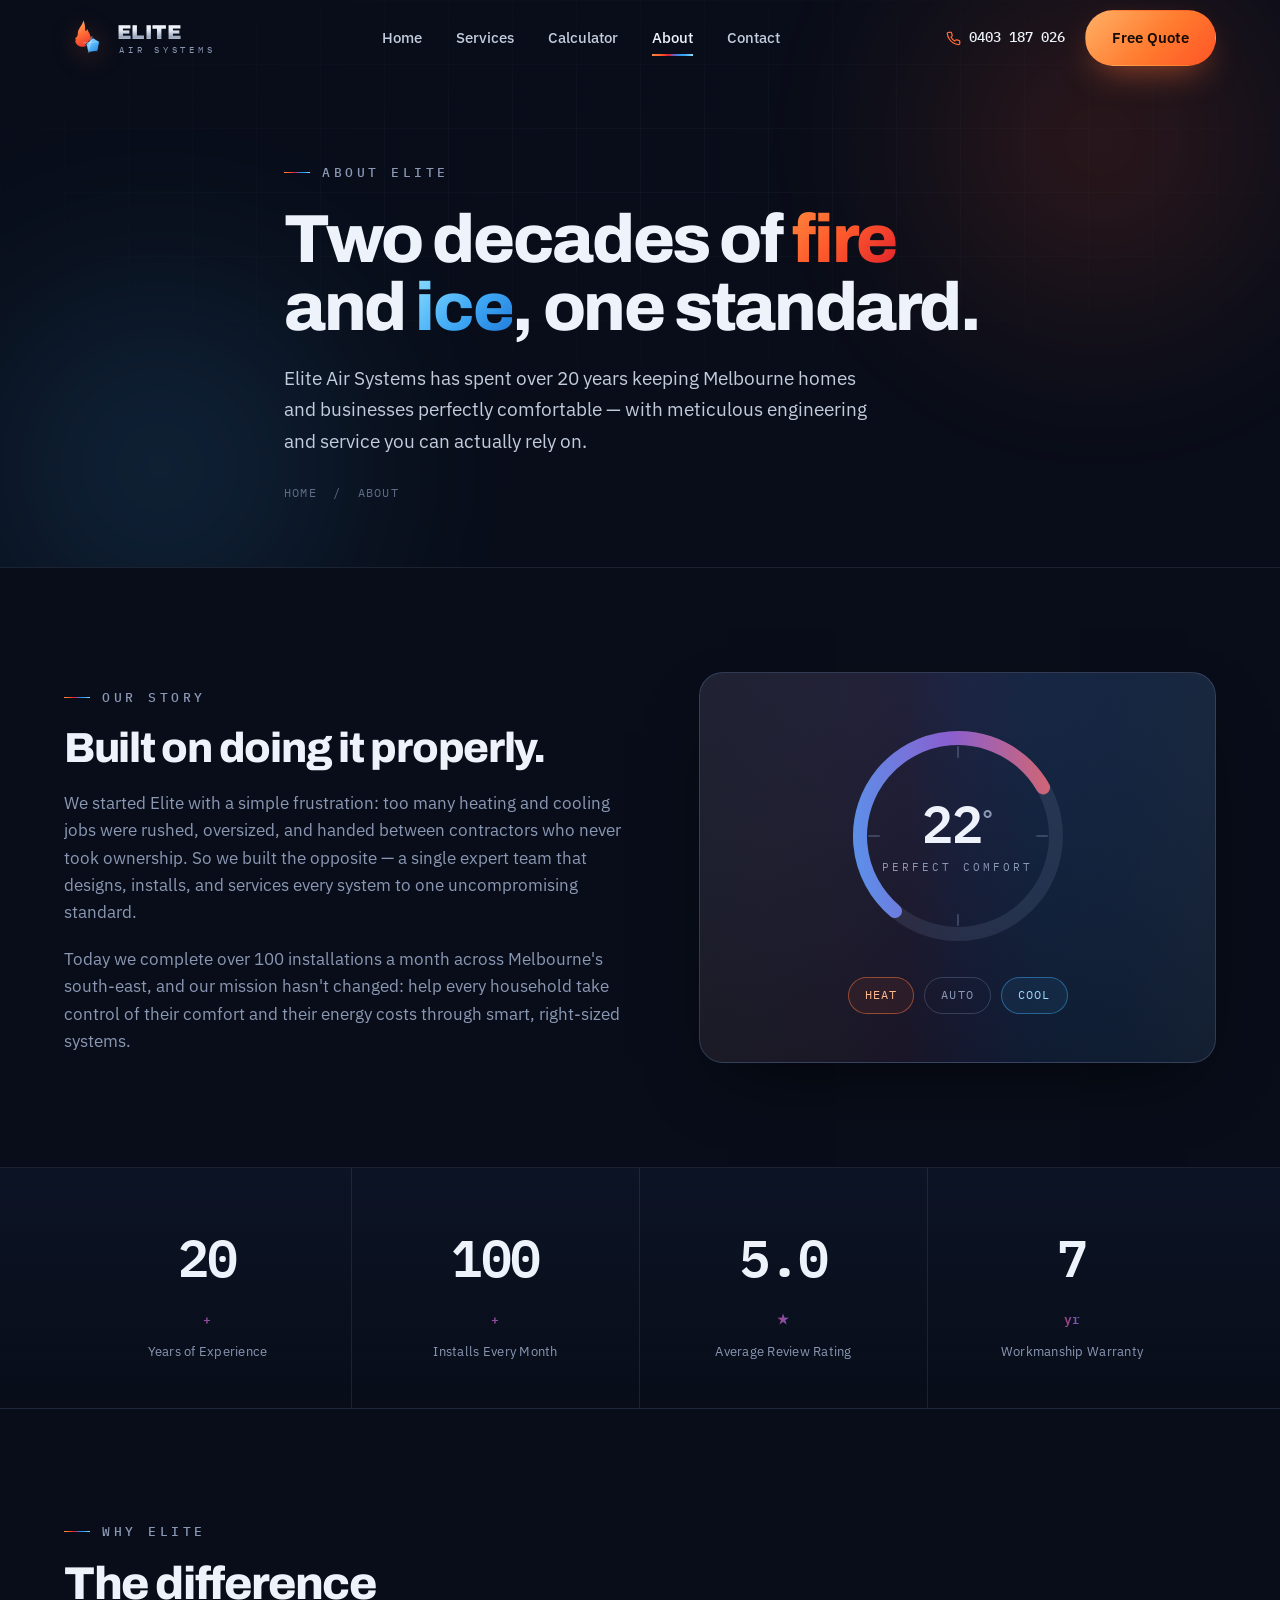
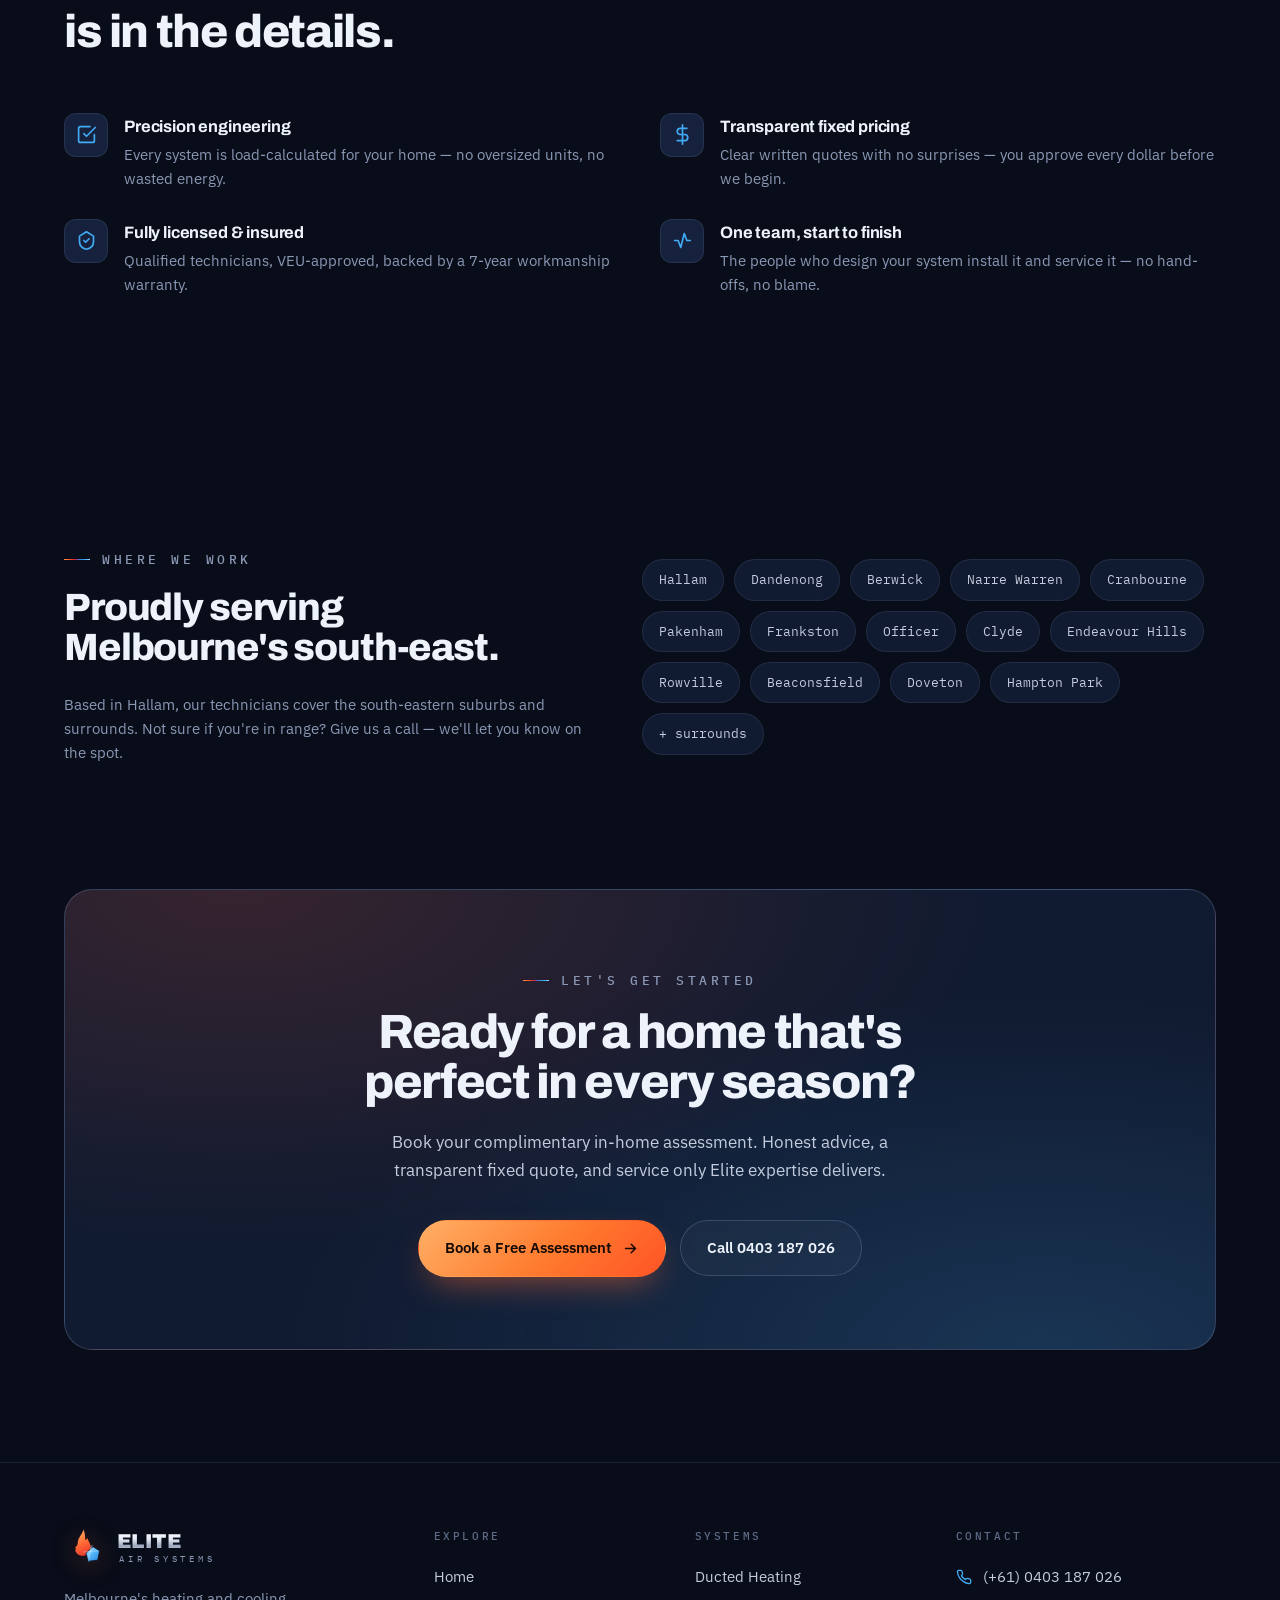
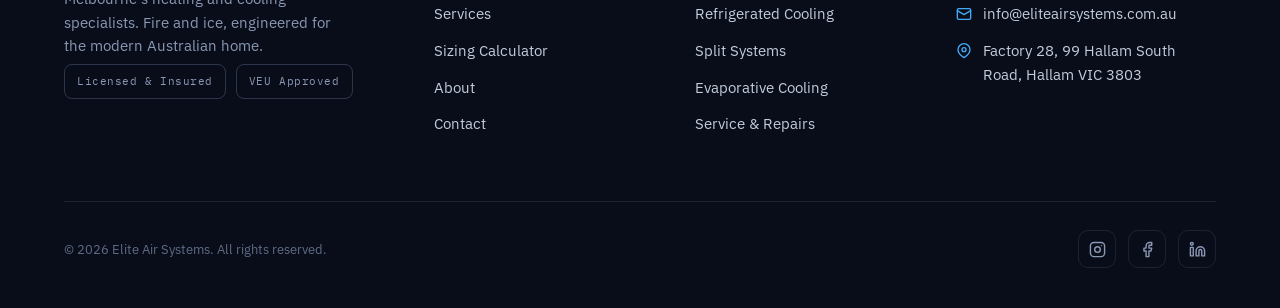
==== about.html @ 603885b0 "Elite Air Systems — multi-page HVAC website with sizing calculator" ====
<!DOCTYPE html>
<html lang="en" class="no-js">
<head>
<meta charset="UTF-8" />
<meta name="viewport" content="width=device-width, initial-scale=1.0, viewport-fit=cover" />
<title>About — Elite Air Systems</title>
<meta name="description" content="Over 20 years keeping Melbourne comfortable. Meet Elite Air Systems — one expert team designing, installing and servicing heating and cooling to a single high standard." />
<link rel="preconnect" href="https://fonts.googleapis.com" />
<link rel="preconnect" href="https://fonts.gstatic.com" crossorigin />
<link href="https://fonts.googleapis.com/css2?family=Archivo:wght@500;600;700;800;900&family=IBM+Plex+Mono:wght@400;500;600&family=IBM+Plex+Sans:wght@400;500;600;700&display=swap" rel="stylesheet" />
<link rel="stylesheet" href="css/style.css" />
</head>
<body>

<header id="header">
  <div class="wrap nav">
    <a href="./" class="logo" aria-label="Elite Air Systems home">
      <svg class="logo-mark" viewBox="0 0 64 64" fill="none" xmlns="http://www.w3.org/2000/svg" aria-hidden="true">
        <defs>
          <linearGradient id="hf" x1="20" y1="4" x2="44" y2="52" gradientUnits="userSpaceOnUse"><stop stop-color="#ffb066"/><stop offset=".45" stop-color="#ff6a34"/><stop offset="1" stop-color="#e01f2c"/></linearGradient>
          <linearGradient id="hi" x1="34" y1="30" x2="58" y2="60" gradientUnits="userSpaceOnUse"><stop stop-color="#bdeeff"/><stop offset=".5" stop-color="#4fb0f7"/><stop offset="1" stop-color="#1d74d6"/></linearGradient>
        </defs>
        <path d="M31 4c-2 9-9 12-9 22 0 3-2 5-4 6 1 2 1 4 0 6a13 13 0 0 0 25-4c0-8-4-11-6-17-1 4-3 5-3 2 0-6-1-11-3-15Z" fill="url(#hf)"/>
        <path d="M44 30l13 8-3 15-15 2-4-13 13-12Z" fill="url(#hi)" stroke="#0b1222" stroke-width="1.4" stroke-linejoin="round"/>
        <path d="M44 30l-6 20M31 40l23-2M39 55l6-25" stroke="#d9f2ff" stroke-width="1" stroke-opacity=".55" stroke-linecap="round"/>
      </svg>
      <span class="logo-word"><b>ELITE</b><span>Air Systems</span></span>
    </a>
    <nav class="nav-links" aria-label="Primary">
      <a href="./">Home</a>
      <a href="services.html">Services</a>
      <a href="calculator.html">Calculator</a>
      <a href="about.html" class="active">About</a>
      <a href="contact.html">Contact</a>
    </nav>
    <div class="nav-cta">
      <a href="tel:+61403187026" class="nav-phone"><svg viewBox="0 0 24 24" fill="none" stroke="currentColor" stroke-width="2" stroke-linecap="round"><path d="M22 16.92v3a2 2 0 0 1-2.18 2 19.79 19.79 0 0 1-8.63-3.07 19.5 19.5 0 0 1-6-6 19.79 19.79 0 0 1-3.07-8.67A2 2 0 0 1 4.11 2h3a2 2 0 0 1 2 1.72c.13.96.36 1.9.7 2.81a2 2 0 0 1-.45 2.11L8.09 9.91a16 16 0 0 0 6 6l1.27-1.27a2 2 0 0 1 2.11-.45c.9.34 1.85.57 2.81.7A2 2 0 0 1 22 16.92Z"/></svg>0403 187 026</a>
      <a href="contact.html" class="btn btn-primary">Free Quote</a>
      <button class="hamburger" id="openMenu" aria-label="Open menu"><svg viewBox="0 0 24 24" fill="none" stroke="currentColor" stroke-width="2" stroke-linecap="round"><path d="M3 6h18M3 12h18M3 18h18"/></svg></button>
    </div>
  </div>
</header>

<div class="mobile-menu" id="mobileMenu">
  <button class="mm-close" id="closeMenu" aria-label="Close menu"><svg viewBox="0 0 24 24" fill="none" stroke="currentColor" stroke-width="2" stroke-linecap="round"><path d="M18 6 6 18M6 6l12 12"/></svg></button>
  <a href="./">Home</a>
  <a href="services.html">Services</a>
  <a href="calculator.html">Calculator</a>
  <a href="about.html">About</a>
  <a href="contact.html">Contact</a>
  <a href="contact.html" class="btn btn-primary">Get a Free Quote</a>
</div>

<section class="page-hero">
  <div class="hero-bg"><div class="grid-lines"></div><div class="glow glow-fire"></div><div class="glow glow-ice"></div></div>
  <div class="wrap page-hero-inner">
    <span class="eyebrow">About Elite</span>
    <h1>Two decades of <span class="fire-text">fire</span> and <span class="ice-text">ice</span>, one standard.</h1>
    <p>Elite Air Systems has spent over 20 years keeping Melbourne homes and businesses perfectly comfortable — with meticulous engineering and service you can actually rely on.</p>
    <div class="crumbs"><a href="./">Home</a> &nbsp;/&nbsp; About</div>
  </div>
</section><section class="section">
  <div class="wrap feature">
    <div class="copy reveal">
      <span class="eyebrow">Our Story</span>
      <h2>Built on doing it properly.</h2>
      <p>We started Elite with a simple frustration: too many heating and cooling jobs were rushed, oversized, and handed between contractors who never took ownership. So we built the opposite — a single expert team that designs, installs, and services every system to one uncompromising standard.</p>
      <p>Today we complete over 100 installations a month across Melbourne's south-east, and our mission hasn't changed: help every household take control of their comfort and their energy costs through smart, right-sized systems.</p>
    </div>
    <div class="dial-panel reveal">
      <div class="dial-wrap">
        <svg viewBox="0 0 230 230" width="230" height="230" aria-hidden="true">
          <defs><linearGradient id="ring" x1="0" y1="0" x2="230" y2="230" gradientUnits="userSpaceOnUse"><stop stop-color="#ff6a34"/><stop offset=".5" stop-color="#8a5fd0"/><stop offset="1" stop-color="#42abf6"/></linearGradient></defs>
          <circle cx="115" cy="115" r="98" fill="none" stroke="rgba(140,160,200,.14)" stroke-width="14"/>
          <circle cx="115" cy="115" r="98" fill="none" stroke="url(#ring)" stroke-width="14" stroke-linecap="round" stroke-dasharray="462" stroke-dashoffset="120" transform="rotate(130 115 115)"/>
          <g stroke="rgba(140,160,200,.3)" stroke-width="2" stroke-linecap="round"><line x1="115" y1="26" x2="115" y2="36"/><line x1="204" y1="115" x2="194" y2="115"/><line x1="115" y1="204" x2="115" y2="194"/><line x1="26" y1="115" x2="36" y2="115"/></g>
        </svg>
        <div class="dial-read"><div class="temp">22<sup>&deg;</sup></div><div class="label">Perfect Comfort</div></div>
      </div>
      <div class="dial-modes"><span class="mode-chip active-fire">Heat</span><span class="mode-chip">Auto</span><span class="mode-chip active-ice">Cool</span></div>
    </div>
  </div>
</section><section class="stats"><div class="wrap"><div class="stats-grid">
    <div class="stat"><b>20<span class="dash">+</span></b><span>Years of Experience</span></div>
    <div class="stat"><b>100<span class="dash">+</span></b><span>Installs Every Month</span></div>
    <div class="stat"><b>5.0<span class="dash">&#9733;</span></b><span>Average Review Rating</span></div>
    <div class="stat"><b>7<span class="dash">yr</span></b><span>Workmanship Warranty</span></div>
</div></div></section><section class="section">
  <div class="wrap">
    <div class="section-head reveal"><span class="eyebrow">Why Elite</span><h2>The difference is in the details.</h2></div>
    <ul class="feature-points reveal" style="grid-template-columns:1fr 1fr;gap:28px 40px;">
      <li><div class="fp-ico"><svg viewBox="0 0 24 24" fill="none" stroke="currentColor" stroke-width="1.9" stroke-linecap="round" stroke-linejoin="round"><path d="M9 11l3 3L22 4"/><path d="M21 12v7a2 2 0 0 1-2 2H5a2 2 0 0 1-2-2V5a2 2 0 0 1 2-2h11"/></svg></div><div><b>Precision engineering</b><span>Every system is load-calculated for your home — no oversized units, no wasted energy.</span></div></li>
      <li><div class="fp-ico"><svg viewBox="0 0 24 24" fill="none" stroke="currentColor" stroke-width="1.9" stroke-linecap="round" stroke-linejoin="round"><path d="M12 1v22M17 5H9.5a3.5 3.5 0 0 0 0 7h5a3.5 3.5 0 0 1 0 7H6"/></svg></div><div><b>Transparent fixed pricing</b><span>Clear written quotes with no surprises — you approve every dollar before we begin.</span></div></li>
      <li><div class="fp-ico"><svg viewBox="0 0 24 24" fill="none" stroke="currentColor" stroke-width="1.9" stroke-linecap="round" stroke-linejoin="round"><path d="M12 2 4 7v6c0 5 3.5 8 8 9 4.5-1 8-4 8-9V7l-8-5Z"/><path d="M9 12l2 2 4-4"/></svg></div><div><b>Fully licensed &amp; insured</b><span>Qualified technicians, VEU-approved, backed by a 7-year workmanship warranty.</span></div></li>
      <li><div class="fp-ico"><svg viewBox="0 0 24 24" fill="none" stroke="currentColor" stroke-width="1.9" stroke-linecap="round" stroke-linejoin="round"><path d="M3 12h4l3 8 4-16 3 8h4"/></svg></div><div><b>One team, start to finish</b><span>The people who design your system install it and service it — no hand-offs, no blame.</span></div></li>
    </ul>
  </div>
</section><section class="section">
  <div class="wrap area">
    <div class="reveal">
      <span class="eyebrow">Where We Work</span>
      <h2 style="font-size:clamp(26px,3.6vw,38px);font-weight:800;margin-top:18px;letter-spacing:-.03em;">Proudly serving Melbourne's south-east.</h2>
      <p class="area-note">Based in Hallam, our technicians cover the south-eastern suburbs and surrounds. Not sure if you're in range? Give us a call — we'll let you know on the spot.</p>
    </div>
    <div class="reveal"><div class="chips">
      <span class="chip">Hallam</span><span class="chip">Dandenong</span><span class="chip">Berwick</span><span class="chip">Narre Warren</span><span class="chip">Cranbourne</span><span class="chip">Pakenham</span><span class="chip">Frankston</span><span class="chip">Officer</span><span class="chip">Clyde</span><span class="chip">Endeavour Hills</span><span class="chip">Rowville</span><span class="chip">Beaconsfield</span><span class="chip">Doveton</span><span class="chip">Hampton Park</span><span class="chip">+ surrounds</span>
    </div></div>
  </div>
</section><section class="section" style="padding-top:20px;">
  <div class="wrap"><div class="cta-band reveal">
    <span class="eyebrow center">Let's Get Started</span>
    <h2>Ready for a home that's perfect in every season?</h2>
    <p>Book your complimentary in-home assessment. Honest advice, a transparent fixed quote, and service only Elite expertise delivers.</p>
    <div class="hero-actions">
      <a href="contact.html" class="btn btn-primary">Book a Free Assessment <svg viewBox="0 0 24 24" fill="none" stroke="currentColor" stroke-width="2.2" stroke-linecap="round" stroke-linejoin="round"><path d="M5 12h14M13 6l6 6-6 6"/></svg></a>
      <a href="tel:+61403187026" class="btn btn-ghost">Call 0403 187 026</a>
    </div>
  </div></div>
</section>

<footer>
  <div class="wrap">
    <div class="foot-grid">
      <div class="foot-brand">
        <a href="./" class="logo" aria-label="Elite Air Systems home">
          <svg class="logo-mark" viewBox="0 0 64 64" fill="none" xmlns="http://www.w3.org/2000/svg" aria-hidden="true">
        <defs>
          <linearGradient id="ff" x1="20" y1="4" x2="44" y2="52" gradientUnits="userSpaceOnUse"><stop stop-color="#ffb066"/><stop offset=".45" stop-color="#ff6a34"/><stop offset="1" stop-color="#e01f2c"/></linearGradient>
          <linearGradient id="fi" x1="34" y1="30" x2="58" y2="60" gradientUnits="userSpaceOnUse"><stop stop-color="#bdeeff"/><stop offset=".5" stop-color="#4fb0f7"/><stop offset="1" stop-color="#1d74d6"/></linearGradient>
        </defs>
        <path d="M31 4c-2 9-9 12-9 22 0 3-2 5-4 6 1 2 1 4 0 6a13 13 0 0 0 25-4c0-8-4-11-6-17-1 4-3 5-3 2 0-6-1-11-3-15Z" fill="url(#ff)"/>
        <path d="M44 30l13 8-3 15-15 2-4-13 13-12Z" fill="url(#fi)" stroke="#0b1222" stroke-width="1.4" stroke-linejoin="round"/>
        <path d="M44 30l-6 20M31 40l23-2M39 55l6-25" stroke="#d9f2ff" stroke-width="1" stroke-opacity=".55" stroke-linecap="round"/>
      </svg>
      <span class="logo-word"><b>ELITE</b><span>Air Systems</span></span>
        </a>
        <p>Melbourne's heating and cooling specialists. Fire and ice, engineered for the modern Australian home.</p>
        <div class="foot-badges"><span class="badge">Licensed &amp; Insured</span><span class="badge">VEU Approved</span></div>
      </div>
      <div class="foot-col"><h5>Explore</h5><a href="./">Home</a><a href="services.html">Services</a><a href="calculator.html">Sizing Calculator</a><a href="about.html">About</a><a href="contact.html">Contact</a></div>
      <div class="foot-col"><h5>Systems</h5><a href="services.html#heating">Ducted Heating</a><a href="services.html#cooling">Refrigerated Cooling</a><a href="services.html#cooling">Split Systems</a><a href="services.html#cooling">Evaporative Cooling</a><a href="services.html#service">Service &amp; Repairs</a></div>
      <div class="foot-col foot-contact"><h5>Contact</h5>
        <a href="tel:+61403187026"><svg viewBox="0 0 24 24" fill="none" stroke="currentColor" stroke-width="2" stroke-linecap="round" stroke-linejoin="round"><path d="M22 16.92v3a2 2 0 0 1-2.18 2 19.79 19.79 0 0 1-8.63-3.07 19.5 19.5 0 0 1-6-6 19.79 19.79 0 0 1-3.07-8.67A2 2 0 0 1 4.11 2h3a2 2 0 0 1 2 1.72c.13.96.36 1.9.7 2.81a2 2 0 0 1-.45 2.11L8.09 9.91a16 16 0 0 0 6 6l1.27-1.27a2 2 0 0 1 2.11-.45c.9.34 1.85.57 2.81.7A2 2 0 0 1 22 16.92Z"/></svg> (+61) 0403 187 026</a>
        <a href="mailto:info@eliteairsystems.com.au"><svg viewBox="0 0 24 24" fill="none" stroke="currentColor" stroke-width="2" stroke-linecap="round" stroke-linejoin="round"><rect x="2" y="4" width="20" height="16" rx="2"/><path d="m22 7-10 6L2 7"/></svg> info@eliteairsystems.com.au</a>
        <a href="https://maps.google.com/?q=99+Hallam+South+Road+Hallam+VIC+3803" target="_blank" rel="noopener"><svg viewBox="0 0 24 24" fill="none" stroke="currentColor" stroke-width="2" stroke-linecap="round" stroke-linejoin="round"><path d="M21 10c0 6-9 12-9 12s-9-6-9-12a9 9 0 0 1 18 0Z"/><circle cx="12" cy="10" r="3"/></svg> Factory 28, 99 Hallam South Road, Hallam VIC 3803</a>
      </div>
    </div>
    <div class="foot-bottom">
      <p>© 2026 Elite Air Systems. All rights reserved.</p>
      <div class="socials">
        <a href="#" aria-label="Instagram"><svg viewBox="0 0 24 24" fill="none" stroke="currentColor" stroke-width="2"><rect x="2" y="2" width="20" height="20" rx="5"/><circle cx="12" cy="12" r="4"/><circle cx="17.5" cy="6.5" r="1" fill="currentColor" stroke="none"/></svg></a>
        <a href="#" aria-label="Facebook"><svg viewBox="0 0 24 24" fill="none" stroke="currentColor" stroke-width="2" stroke-linecap="round" stroke-linejoin="round"><path d="M18 2h-3a5 5 0 0 0-5 5v3H7v4h3v8h4v-8h3l1-4h-4V7a1 1 0 0 1 1-1h3Z"/></svg></a>
        <a href="#" aria-label="LinkedIn"><svg viewBox="0 0 24 24" fill="none" stroke="currentColor" stroke-width="2" stroke-linecap="round" stroke-linejoin="round"><path d="M16 8a6 6 0 0 1 6 6v7h-4v-7a2 2 0 0 0-4 0v7h-4v-7a6 6 0 0 1 6-6ZM2 9h4v12H2zM4 2a2 2 0 1 0 0 4 2 2 0 0 0 0-4Z"/></svg></a>
      </div>
    </div>
  </div>
</footer>

<script src="js/main.js"></script>
</body>
</html>
---- css/style.css ----
/* ===========================================================
   Elite Air Systems — shared stylesheet
   =========================================================== */
:root{
  --bg:#080d19;
  --bg-2:#0b1222;
  --surface:#101a30;
  --surface-2:#16223d;
  --ink:#eef3fb;
  --ink-2:#c3ccdd;
  --muted:#8a98b4;
  --muted-2:#5f6c86;
  --line:rgba(140,160,200,.14);
  --line-2:rgba(140,160,200,.28);

  --fire-1:#ff8a3d;
  --fire-2:#ff5a2c;
  --fire-3:#e01f2c;
  --ice-1:#8fe0ff;
  --ice-2:#3fa9f5;
  --ice-3:#1d74d6;

  --fire:#ff6a34;
  --ice:#42abf6;

  --temp-grad:linear-gradient(90deg,#ff8a3d 0%,#ff5a2c 22%,#e01f2c 40%,#7c56b8 52%,#2e93e6 66%,#3fa9f5 82%,#8fe0ff 100%);
  --fire-grad:linear-gradient(135deg,var(--fire-1),var(--fire-2) 45%,var(--fire-3));
  --ice-grad:linear-gradient(135deg,var(--ice-1),var(--ice-2) 55%,var(--ice-3));

  --maxw:1200px;
  --radius:18px;
  --radius-sm:12px;
  --shadow:0 30px 70px -30px rgba(0,0,0,.7);
  --font-display:"Archivo",-apple-system,BlinkMacSystemFont,"Segoe UI",sans-serif;
  --font-body:"IBM Plex Sans",-apple-system,BlinkMacSystemFont,"Segoe UI",sans-serif;
  --font-mono:"IBM Plex Mono",ui-monospace,SFMono-Regular,Menlo,monospace;
}

*{box-sizing:border-box;}
html{scroll-behavior:smooth;-webkit-text-size-adjust:100%;}
body{
  margin:0;background:var(--bg);color:var(--ink);
  font-family:var(--font-body);font-size:16px;line-height:1.65;
  -webkit-font-smoothing:antialiased;overflow-x:hidden;
}
img{max-width:100%;display:block;}
a{color:inherit;text-decoration:none;}
h1,h2,h3,h4{font-family:var(--font-display);margin:0;line-height:1.05;text-wrap:balance;letter-spacing:-.02em;}
p{margin:0;}
::selection{background:rgba(255,106,52,.3);color:#fff;}

.wrap{width:100%;max-width:var(--maxw);margin:0 auto;padding-inline:24px;}
.eyebrow{
  font-family:var(--font-mono);font-size:12.5px;letter-spacing:.28em;text-transform:uppercase;
  color:var(--muted);font-weight:500;display:inline-flex;align-items:center;gap:12px;
}
.eyebrow::before{content:"";width:26px;height:1px;background:var(--temp-grad);display:inline-block;}
.eyebrow.center{justify-content:center;}
.section{padding-block:104px;position:relative;}
.section-head{max-width:640px;margin-bottom:56px;}
.section-head.center{margin-inline:auto;text-align:center;}
.section-head h2{font-size:clamp(28px,4.4vw,46px);font-weight:800;margin-top:18px;letter-spacing:-.03em;}
.section-head p{color:var(--muted);margin-top:18px;font-size:17px;}

.fire-text{background:var(--fire-grad);-webkit-background-clip:text;background-clip:text;color:transparent;}
.ice-text{background:var(--ice-grad);-webkit-background-clip:text;background-clip:text;color:transparent;}

/* ---------- Buttons ---------- */
.btn{
  display:inline-flex;align-items:center;justify-content:center;gap:10px;
  font-family:var(--font-body);font-weight:600;font-size:15px;
  padding:15px 26px;border-radius:100px;border:1px solid transparent;cursor:pointer;
  transition:transform .25s ease,box-shadow .25s ease,background .25s ease,border-color .25s ease;white-space:nowrap;
}
.btn svg{width:17px;height:17px;}
.btn-primary{color:#160a04;background:linear-gradient(135deg,#ffb066,#ff7a2e 55%,#ff5426);box-shadow:0 14px 34px -12px rgba(255,106,52,.6);}
.btn-primary:hover{transform:translateY(-2px);box-shadow:0 20px 44px -12px rgba(255,106,52,.72);}
.btn-ghost{color:var(--ink);background:rgba(255,255,255,.03);border-color:var(--line-2);backdrop-filter:blur(4px);}
.btn-ghost:hover{transform:translateY(-2px);border-color:var(--ice-2);background:rgba(66,171,246,.08);}

/* ---------- Header ---------- */
header{
  position:fixed;top:0;left:0;right:0;z-index:100;padding-top:env(safe-area-inset-top,0px);
  transition:background .3s ease,border-color .3s ease,backdrop-filter .3s;border-bottom:1px solid transparent;
}
header.scrolled{background:rgba(8,13,25,.82);backdrop-filter:blur(14px) saturate(140%);border-bottom-color:var(--line);}
.nav{display:flex;align-items:center;justify-content:space-between;height:76px;}
.nav-links{display:flex;align-items:center;gap:34px;}
.nav-links a{font-size:14.5px;color:var(--ink-2);font-weight:500;position:relative;transition:color .2s;}
.nav-links a:hover,.nav-links a.active{color:var(--ink);}
.nav-links a::after{content:"";position:absolute;left:0;bottom:-6px;height:2px;width:0;background:var(--temp-grad);transition:width .25s ease;}
.nav-links a:hover::after,.nav-links a.active::after{width:100%;}
.nav-cta{display:flex;align-items:center;gap:20px;}
.nav-phone{font-family:var(--font-mono);font-size:14px;color:var(--ink);font-weight:500;display:flex;align-items:center;gap:8px;}
.nav-phone svg{width:15px;height:15px;color:var(--fire);}

/* ---------- Logo ---------- */
.logo{display:flex;align-items:center;gap:13px;}
.logo-mark{width:40px;height:40px;flex:none;filter:drop-shadow(0 4px 12px rgba(255,90,44,.25));}
.logo-word{display:flex;flex-direction:column;line-height:1;}
.logo-word b{
  font-family:var(--font-display);font-weight:900;font-size:20px;letter-spacing:.02em;
  background:linear-gradient(180deg,#ffffff 0%,#e6ebf5 40%,#9aa6bc 75%,#cfd7e6 100%);
  -webkit-background-clip:text;background-clip:text;color:transparent;
}
.logo-word span{font-family:var(--font-mono);font-size:9px;letter-spacing:.42em;color:var(--muted);text-transform:uppercase;margin-top:3px;padding-left:2px;}

.hamburger{display:none;background:none;border:1px solid var(--line-2);border-radius:10px;width:44px;height:44px;cursor:pointer;color:var(--ink);align-items:center;justify-content:center;}
.hamburger svg{width:20px;height:20px;}

/* ---------- Hero (home) ---------- */
.hero{position:relative;padding-top:168px;padding-bottom:96px;overflow:hidden;}
.hero-bg{position:absolute;inset:0;z-index:0;pointer-events:none;overflow:hidden;}
.glow{position:absolute;border-radius:50%;filter:blur(90px);opacity:.5;}
.glow-fire{width:520px;height:520px;top:-120px;right:-80px;background:radial-gradient(circle,rgba(255,90,44,.55),transparent 68%);animation:float1 14s ease-in-out infinite;}
.glow-ice{width:560px;height:560px;bottom:-180px;left:-120px;background:radial-gradient(circle,rgba(66,171,246,.5),transparent 68%);animation:float2 16s ease-in-out infinite;}
.grid-lines{position:absolute;inset:0;background-image:linear-gradient(var(--line) 1px,transparent 1px),linear-gradient(90deg,var(--line) 1px,transparent 1px);background-size:64px 64px;-webkit-mask-image:radial-gradient(ellipse 80% 60% at 50% 30%,#000,transparent 75%);mask-image:radial-gradient(ellipse 80% 60% at 50% 30%,#000,transparent 75%);opacity:.5;}
@keyframes float1{0%,100%{transform:translate(0,0)}50%{transform:translate(-30px,40px)}}
@keyframes float2{0%,100%{transform:translate(0,0)}50%{transform:translate(40px,-30px)}}

.hero-inner{position:relative;z-index:2;max-width:860px;}
.hero h1{font-size:clamp(42px,7.4vw,88px);font-weight:800;letter-spacing:-.04em;margin-top:26px;line-height:.98;}
.hero p.lead{color:var(--ink-2);font-size:clamp(17px,2.1vw,20px);line-height:1.6;margin-top:28px;max-width:600px;}
.hero-actions{display:flex;gap:14px;margin-top:38px;flex-wrap:wrap;}
.hero-trust{display:flex;gap:30px;margin-top:52px;flex-wrap:wrap;padding-top:32px;border-top:1px solid var(--line);}
.trust-item{display:flex;align-items:center;gap:11px;font-size:14px;color:var(--muted);}
.trust-item svg{width:19px;height:19px;color:var(--ice);flex:none;}

/* ---------- Page hero (interior pages) ---------- */
.page-hero{position:relative;padding-top:154px;padding-bottom:64px;overflow:hidden;border-bottom:1px solid var(--line);}
.page-hero .hero-bg{opacity:.8;}
.page-hero-inner{position:relative;z-index:2;max-width:760px;}
.page-hero h1{font-size:clamp(38px,6.2vw,68px);font-weight:800;letter-spacing:-.035em;margin-top:22px;line-height:1;}
.page-hero p{color:var(--ink-2);font-size:clamp(16px,2vw,19px);margin-top:22px;max-width:600px;}
.crumbs{font-family:var(--font-mono);font-size:12px;letter-spacing:.1em;color:var(--muted-2);margin-top:26px;text-transform:uppercase;}
.crumbs a:hover{color:var(--ice);}

/* ---------- Stats ---------- */
.stats{border-top:1px solid var(--line);border-bottom:1px solid var(--line);background:linear-gradient(180deg,rgba(16,26,48,.5),transparent);}
.stats-grid{display:grid;grid-template-columns:repeat(4,1fr);}
.stat{padding:46px 28px;text-align:center;border-right:1px solid var(--line);}
.stat:last-child{border-right:none;}
.stat b{font-family:var(--font-mono);font-weight:600;font-size:clamp(34px,4.6vw,52px);display:block;letter-spacing:-.03em;color:var(--ink);font-variant-numeric:tabular-nums;}
.stat span{display:block;margin-top:10px;font-size:13px;color:var(--muted);letter-spacing:.02em;}
.stat .dash{background:var(--temp-grad);-webkit-background-clip:text;background-clip:text;color:transparent;}

/* ---------- Services ---------- */
.services-grid{display:grid;grid-template-columns:repeat(3,1fr);gap:24px;}
.svc{position:relative;background:var(--surface);border:1px solid var(--line);border-radius:var(--radius);padding:38px 32px 34px;overflow:hidden;transition:transform .35s ease,border-color .35s ease,background .35s ease;}
.svc::before{content:"";position:absolute;top:0;left:0;right:0;height:3px;opacity:.85;}
.svc.fire::before{background:var(--fire-grad);}
.svc.ice::before{background:var(--ice-grad);}
.svc.dual::before{background:var(--temp-grad);}
.svc:hover{transform:translateY(-6px);border-color:var(--line-2);background:var(--surface-2);}
a.svc{color:inherit;}
.svc-ico{width:56px;height:56px;border-radius:14px;display:flex;align-items:center;justify-content:center;margin-bottom:24px;border:1px solid var(--line-2);}
.svc.fire .svc-ico{background:radial-gradient(circle at 30% 25%,rgba(255,90,44,.22),rgba(255,90,44,.05));color:var(--fire-1);}
.svc.ice .svc-ico{background:radial-gradient(circle at 30% 25%,rgba(66,171,246,.2),rgba(66,171,246,.05));color:var(--ice-1);}
.svc.dual .svc-ico{background:radial-gradient(circle at 30% 25%,rgba(124,86,184,.2),rgba(66,171,246,.06));color:#c9b8ff;}
.svc-ico svg{width:28px;height:28px;}
.svc h3{font-size:22px;font-weight:700;letter-spacing:-.02em;}
.svc>p{color:var(--muted);margin-top:12px;font-size:15px;}
.svc ul{list-style:none;padding:0;margin:22px 0 0;display:flex;flex-direction:column;gap:11px;}
.svc li{display:flex;align-items:flex-start;gap:11px;font-size:14.5px;color:var(--ink-2);}
.svc li svg{width:16px;height:16px;margin-top:3px;flex:none;color:var(--muted);}
.svc-more{margin-top:24px;font-family:var(--font-mono);font-size:12.5px;letter-spacing:.08em;text-transform:uppercase;color:var(--ice);display:inline-flex;align-items:center;gap:8px;}
.svc-more svg{width:15px;height:15px;transition:transform .25s;}
.svc:hover .svc-more svg{transform:translateX(4px);}

/* ---------- Feature ---------- */
.feature{display:grid;grid-template-columns:1.05fr .95fr;gap:64px;align-items:center;}
.feature.reverse{grid-template-columns:.95fr 1.05fr;}
.feature .copy h2{font-size:clamp(28px,4vw,42px);font-weight:800;margin-top:18px;letter-spacing:-.03em;}
.feature .copy>p{color:var(--muted);margin-top:20px;font-size:16.5px;}
.feature-points{list-style:none;padding:0;margin:32px 0 36px;display:grid;gap:20px;}
.feature-points li{display:flex;gap:16px;}
.fp-ico{width:44px;height:44px;border-radius:12px;flex:none;display:flex;align-items:center;justify-content:center;background:var(--surface-2);border:1px solid var(--line);color:var(--ice);}
.fp-ico svg{width:21px;height:21px;}
.feature-points b{display:block;font-family:var(--font-display);font-weight:700;font-size:16.5px;color:var(--ink);letter-spacing:-.01em;}
.feature-points span{display:block;color:var(--muted);font-size:14.5px;margin-top:3px;}

/* Climate dial */
.dial-panel{position:relative;background:radial-gradient(120% 120% at 50% 0%,var(--surface-2),var(--bg-2));border:1px solid var(--line-2);border-radius:24px;padding:48px 40px;box-shadow:var(--shadow);display:flex;flex-direction:column;align-items:center;gap:26px;overflow:hidden;}
.dial-panel::before{content:"";position:absolute;inset:0;background:var(--temp-grad);opacity:.06;}
.dial-wrap{position:relative;width:230px;height:230px;z-index:1;}
.dial-read{position:absolute;inset:0;display:flex;flex-direction:column;align-items:center;justify-content:center;}
.dial-read .temp{font-family:var(--font-mono);font-size:52px;font-weight:600;letter-spacing:-.03em;color:var(--ink);line-height:1;}
.dial-read .temp sup{font-size:22px;top:-16px;color:var(--muted);}
.dial-read .label{font-family:var(--font-mono);font-size:11px;letter-spacing:.28em;text-transform:uppercase;color:var(--muted);margin-top:10px;}
.dial-modes{display:flex;gap:10px;z-index:1;}
.mode-chip{font-family:var(--font-mono);font-size:11.5px;letter-spacing:.1em;text-transform:uppercase;padding:8px 16px;border-radius:100px;border:1px solid var(--line-2);color:var(--muted);}
.mode-chip.active-fire{color:#ffb98a;border-color:rgba(255,120,60,.5);background:rgba(255,90,44,.08);}
.mode-chip.active-ice{color:#9fdcff;border-color:rgba(66,171,246,.45);background:rgba(66,171,246,.08);}

/* ---------- Process ---------- */
.process{background:linear-gradient(180deg,transparent,rgba(16,26,48,.35),transparent);}
.steps{display:grid;grid-template-columns:repeat(5,1fr);gap:0;margin-top:20px;counter-reset:step;}
.step{position:relative;padding:34px 22px 10px;border-top:2px solid var(--line);}
.step::before{counter-increment:step;content:"0" counter(step);font-family:var(--font-mono);font-size:13px;font-weight:600;color:var(--bg);position:absolute;top:-15px;left:22px;width:30px;height:30px;border-radius:50%;display:flex;align-items:center;justify-content:center;background:var(--muted);}
.step:nth-child(1)::before{background:linear-gradient(135deg,#ff8a3d,#ff5a2c);color:#160a04;}
.step:nth-child(2)::before{background:linear-gradient(135deg,#ff6a44,#d84a86);color:#160a04;}
.step:nth-child(3)::before{background:linear-gradient(135deg,#a659b8,#7c56b8);color:#fff;}
.step:nth-child(4)::before{background:linear-gradient(135deg,#4f8fe0,#2e93e6);color:#fff;}
.step:nth-child(5)::before{background:linear-gradient(135deg,#3fa9f5,#8fe0ff);color:#04121f;}
.step h4{font-size:17px;font-weight:700;letter-spacing:-.01em;}
.step p{color:var(--muted);font-size:14px;margin-top:10px;}

/* ---------- Reviews ---------- */
.reviews-grid{display:grid;grid-template-columns:repeat(3,1fr);gap:24px;}
.review{background:var(--surface);border:1px solid var(--line);border-radius:var(--radius);padding:32px 30px;display:flex;flex-direction:column;}
.stars{display:flex;gap:3px;margin-bottom:20px;}
.stars svg{width:17px;height:17px;color:#ffb23d;}
.review p{font-size:15.5px;color:var(--ink-2);line-height:1.65;flex:1;}
.review .who{display:flex;align-items:center;gap:13px;margin-top:26px;padding-top:22px;border-top:1px solid var(--line);}
.avatar{width:42px;height:42px;border-radius:50%;flex:none;display:flex;align-items:center;justify-content:center;font-family:var(--font-display);font-weight:700;font-size:15px;color:#04121f;background:var(--ice-grad);}
.review:nth-child(2) .avatar{background:var(--fire-grad);color:#160a04;}
.who b{font-family:var(--font-body);font-weight:600;font-size:14.5px;color:var(--ink);display:block;}
.who span{font-size:12.5px;color:var(--muted);}

/* ---------- Service area ---------- */
.area{display:grid;grid-template-columns:1fr 1.1fr;gap:56px;align-items:center;}
.chips{display:flex;flex-wrap:wrap;gap:10px;margin-top:8px;}
.chip{font-family:var(--font-mono);font-size:13px;padding:9px 16px;border-radius:100px;background:var(--surface);border:1px solid var(--line);color:var(--ink-2);transition:border-color .2s,color .2s;}
.chip:hover{border-color:var(--ice-2);color:var(--ink);}
.area-note{margin-top:26px;font-size:14.5px;color:var(--muted);}

/* ---------- FAQ ---------- */
.faq{max-width:820px;margin:0 auto;}
details{border-bottom:1px solid var(--line);}
details summary{list-style:none;cursor:pointer;padding:24px 44px 24px 0;position:relative;font-family:var(--font-display);font-weight:600;font-size:18px;color:var(--ink);letter-spacing:-.01em;transition:color .2s;}
details summary::-webkit-details-marker{display:none;}
details summary::after{content:"";position:absolute;right:6px;top:50%;width:12px;height:12px;border-right:2px solid var(--muted);border-bottom:2px solid var(--muted);transform:translateY(-70%) rotate(45deg);transition:transform .28s ease,border-color .2s;}
details[open] summary::after{transform:translateY(-30%) rotate(225deg);border-color:var(--ice);}
details summary:hover{color:var(--ice);}
details .ans{padding:0 44px 26px 0;color:var(--muted);font-size:15.5px;line-height:1.7;}

/* ---------- CTA band ---------- */
.cta-band{position:relative;border-radius:28px;overflow:hidden;padding:72px 56px;background:radial-gradient(120% 140% at 15% 0%,rgba(255,90,44,.16),transparent 55%),radial-gradient(120% 140% at 85% 100%,rgba(66,171,246,.18),transparent 55%),var(--surface);border:1px solid var(--line-2);text-align:center;}
.cta-band h2{font-size:clamp(28px,4.4vw,48px);font-weight:800;letter-spacing:-.03em;max-width:720px;margin:16px auto 0;}
.cta-band p{color:var(--ink-2);max-width:560px;margin:20px auto 0;font-size:17px;}
.cta-band .hero-actions{justify-content:center;margin-top:36px;}

/* ---------- Contact ---------- */
.contact-grid{display:grid;grid-template-columns:1.05fr .95fr;gap:48px;align-items:start;}
.form{background:var(--surface);border:1px solid var(--line);border-radius:var(--radius);padding:38px 34px;}
.form-row{display:grid;grid-template-columns:1fr 1fr;gap:18px;}
.field{margin-bottom:20px;display:flex;flex-direction:column;gap:8px;}
.field label{font-family:var(--font-mono);font-size:11.5px;letter-spacing:.14em;text-transform:uppercase;color:var(--muted);}
.field input,.field select,.field textarea{
  font-family:var(--font-body);font-size:15px;color:var(--ink);background:var(--bg-2);
  border:1px solid var(--line-2);border-radius:12px;padding:13px 15px;outline:none;transition:border-color .2s,box-shadow .2s;width:100%;
}
.field textarea{resize:vertical;min-height:120px;}
.field input:focus,.field select:focus,.field textarea:focus{border-color:var(--ice-2);box-shadow:0 0 0 3px rgba(66,171,246,.15);}
.field select{appearance:none;background-image:url("data:image/svg+xml,%3Csvg xmlns='http://www.w3.org/2000/svg' width='16' height='16' viewBox='0 0 24 24' fill='none' stroke='%238a98b4' stroke-width='2.4' stroke-linecap='round'%3E%3Cpath d='M6 9l6 6 6-6'/%3E%3C/svg%3E");background-repeat:no-repeat;background-position:right 15px center;padding-right:42px;}
.form .btn{width:100%;margin-top:4px;}
.form-note{font-size:12.5px;color:var(--muted-2);margin-top:16px;text-align:center;}
.info-card{background:var(--surface);border:1px solid var(--line);border-radius:var(--radius);padding:32px 30px;margin-bottom:20px;}
.info-card h3{font-size:19px;font-weight:700;margin-bottom:20px;}
.info-line{display:flex;align-items:flex-start;gap:14px;margin-bottom:18px;}
.info-line:last-child{margin-bottom:0;}
.info-line .ic{width:40px;height:40px;border-radius:10px;flex:none;display:flex;align-items:center;justify-content:center;background:var(--surface-2);border:1px solid var(--line);color:var(--ice);}
.info-line .ic svg{width:18px;height:18px;}
.info-line b{display:block;font-size:11px;font-family:var(--font-mono);letter-spacing:.12em;text-transform:uppercase;color:var(--muted-2);margin-bottom:3px;font-weight:500;}
.info-line a,.info-line span{font-size:15px;color:var(--ink);}
.info-line a:hover{color:var(--ice);}
.hours-row{display:flex;justify-content:space-between;font-size:14px;padding:9px 0;border-bottom:1px solid var(--line);}
.hours-row:last-child{border-bottom:none;}
.hours-row span:first-child{color:var(--muted);}
.hours-row span:last-child{color:var(--ink);font-family:var(--font-mono);font-size:13px;}

/* ---------- Calculator ---------- */
.calc-grid{display:grid;grid-template-columns:1fr 1fr;gap:32px;align-items:start;}
.calc-form{background:var(--surface);border:1px solid var(--line);border-radius:var(--radius);padding:36px 34px;}
.calc-panel{position:sticky;top:100px;background:radial-gradient(120% 120% at 50% 0%,var(--surface-2),var(--bg-2));border:1px solid var(--line-2);border-radius:var(--radius);padding:38px 34px;box-shadow:var(--shadow);overflow:hidden;}
.calc-panel::before{content:"";position:absolute;top:0;left:0;right:0;height:3px;background:var(--temp-grad);}
.calc-placeholder{text-align:center;padding:30px 10px;color:var(--muted);}
.calc-placeholder svg{width:46px;height:46px;color:var(--muted-2);margin:0 auto 18px;}
.result-head{font-family:var(--font-mono);font-size:11.5px;letter-spacing:.16em;text-transform:uppercase;color:var(--muted);}
.result-area{font-family:var(--font-display);font-weight:700;font-size:15px;color:var(--ink);margin-top:4px;}
.cap-row{display:grid;grid-template-columns:1fr 1fr;gap:16px;margin:24px 0;}
.cap-card{border:1px solid var(--line);border-radius:14px;padding:20px 18px;background:var(--bg-2);}
.cap-card .cap-label{display:flex;align-items:center;gap:9px;font-size:13px;color:var(--muted);margin-bottom:12px;}
.cap-card .cap-label svg{width:16px;height:16px;}
.cap-card.heat .cap-label svg{color:var(--fire);}
.cap-card.cool .cap-label svg{color:var(--ice);}
.cap-val{font-family:var(--font-mono);font-weight:600;font-size:26px;color:var(--ink);letter-spacing:-.02em;font-variant-numeric:tabular-nums;line-height:1;}
.cap-val em{font-style:normal;font-size:14px;color:var(--muted);font-weight:400;}
.sys-rec{border-top:1px solid var(--line);padding-top:22px;margin-top:4px;}
.sys-rec .result-head{margin-bottom:10px;}
.sys-name{font-family:var(--font-display);font-weight:800;font-size:22px;letter-spacing:-.02em;background:var(--temp-grad);-webkit-background-clip:text;background-clip:text;color:transparent;display:inline-block;}
.sys-note{color:var(--muted);font-size:14px;margin-top:8px;}
.calc-cta{margin-top:24px;}
.calc-cta .btn{width:100%;}
.calc-disclaimer{font-size:12px;color:var(--muted-2);margin-top:16px;line-height:1.55;}

/* ---------- Footer ---------- */
footer{border-top:1px solid var(--line);padding-block:64px 40px;margin-top:8px;}
.foot-grid{display:grid;grid-template-columns:1.5fr 1fr 1fr 1.2fr;gap:44px;}
.foot-brand p{color:var(--muted);font-size:14.5px;margin-top:20px;max-width:280px;}
.foot-col h5{font-family:var(--font-mono);font-size:11px;letter-spacing:.24em;text-transform:uppercase;color:var(--muted-2);margin:0 0 20px;font-weight:500;}
.foot-col a,.foot-col p{display:block;color:var(--ink-2);font-size:14.5px;margin-bottom:13px;transition:color .2s;}
.foot-col a:hover{color:var(--fire);}
.foot-contact a{display:flex;align-items:flex-start;gap:11px;}
.foot-contact svg{width:16px;height:16px;margin-top:4px;flex:none;color:var(--ice);}
.foot-badges{display:flex;gap:10px;flex-wrap:wrap;margin-top:6px;}
.badge{font-family:var(--font-mono);font-size:11px;letter-spacing:.05em;padding:7px 12px;border-radius:8px;border:1px solid var(--line-2);color:var(--muted);}
.foot-bottom{display:flex;justify-content:space-between;align-items:center;gap:20px;flex-wrap:wrap;margin-top:52px;padding-top:28px;border-top:1px solid var(--line);}
.foot-bottom p{font-size:13px;color:var(--muted-2);}
.socials{display:flex;gap:12px;}
.socials a{width:38px;height:38px;border-radius:10px;border:1px solid var(--line);display:flex;align-items:center;justify-content:center;color:var(--muted);transition:all .2s;}
.socials a:hover{color:var(--ink);border-color:var(--ice-2);transform:translateY(-2px);}
.socials svg{width:17px;height:17px;}

/* ---------- Reveal ---------- */
.js .reveal{opacity:0;transform:translateY(22px);transition:opacity .7s cubic-bezier(.2,.7,.2,1),transform .7s cubic-bezier(.2,.7,.2,1);}
.js .reveal.in{opacity:1;transform:none;}

/* ---------- Mobile menu ---------- */
.mobile-menu{display:none;}

@media (max-width:940px){
  .services-grid,.reviews-grid{grid-template-columns:1fr;}
  .feature,.feature.reverse,.area,.contact-grid{grid-template-columns:1fr;gap:40px;}
  .steps{grid-template-columns:1fr 1fr;gap:14px 20px;}
  .step{border-top:none;padding-top:26px;border-left:2px solid var(--line);padding-left:26px;}
  .step::before{left:-16px;top:0;}
  .foot-grid{grid-template-columns:1fr 1fr;gap:36px;}
  .stats-grid{grid-template-columns:1fr 1fr;}
  .stat:nth-child(2){border-right:none;}
  .stat:nth-child(1),.stat:nth-child(2){border-bottom:1px solid var(--line);}
}
@media (max-width:760px){
  .nav-links,.nav-phone{display:none;}
  .hamburger{display:flex;}
  .section{padding-block:76px;}
  .hero{padding-top:132px;}
  .page-hero{padding-top:120px;}
  .dial-panel{padding:36px 24px;}
  .wrap{padding-inline:20px;}
  .cta-band{padding:52px 26px;}
  .form-row{grid-template-columns:1fr;}
  .mobile-menu{position:fixed;inset:0;z-index:99;background:rgba(8,13,25,.97);backdrop-filter:blur(10px);flex-direction:column;align-items:center;justify-content:center;gap:8px;padding-top:env(safe-area-inset-top,0px);opacity:0;pointer-events:none;transition:opacity .3s;}
  .mobile-menu.open{display:flex;opacity:1;pointer-events:auto;}
  .mobile-menu a{font-family:var(--font-display);font-weight:700;font-size:26px;color:var(--ink);padding:14px;}
  .mobile-menu .btn{margin-top:20px;font-size:17px;}
  .mm-close{position:absolute;top:calc(env(safe-area-inset-top,0px) + 22px);right:22px;background:none;border:none;color:var(--ink);cursor:pointer;}
  .mm-close svg{width:28px;height:28px;}
}
@media (max-width:440px){
  .foot-grid{grid-template-columns:1fr;}
  .stats-grid{grid-template-columns:1fr 1fr;}
}
@media (prefers-reduced-motion:reduce){
  *{animation:none!important;transition:none!important;scroll-behavior:auto!important;}
  .js .reveal{opacity:1!important;transform:none!important;}
}
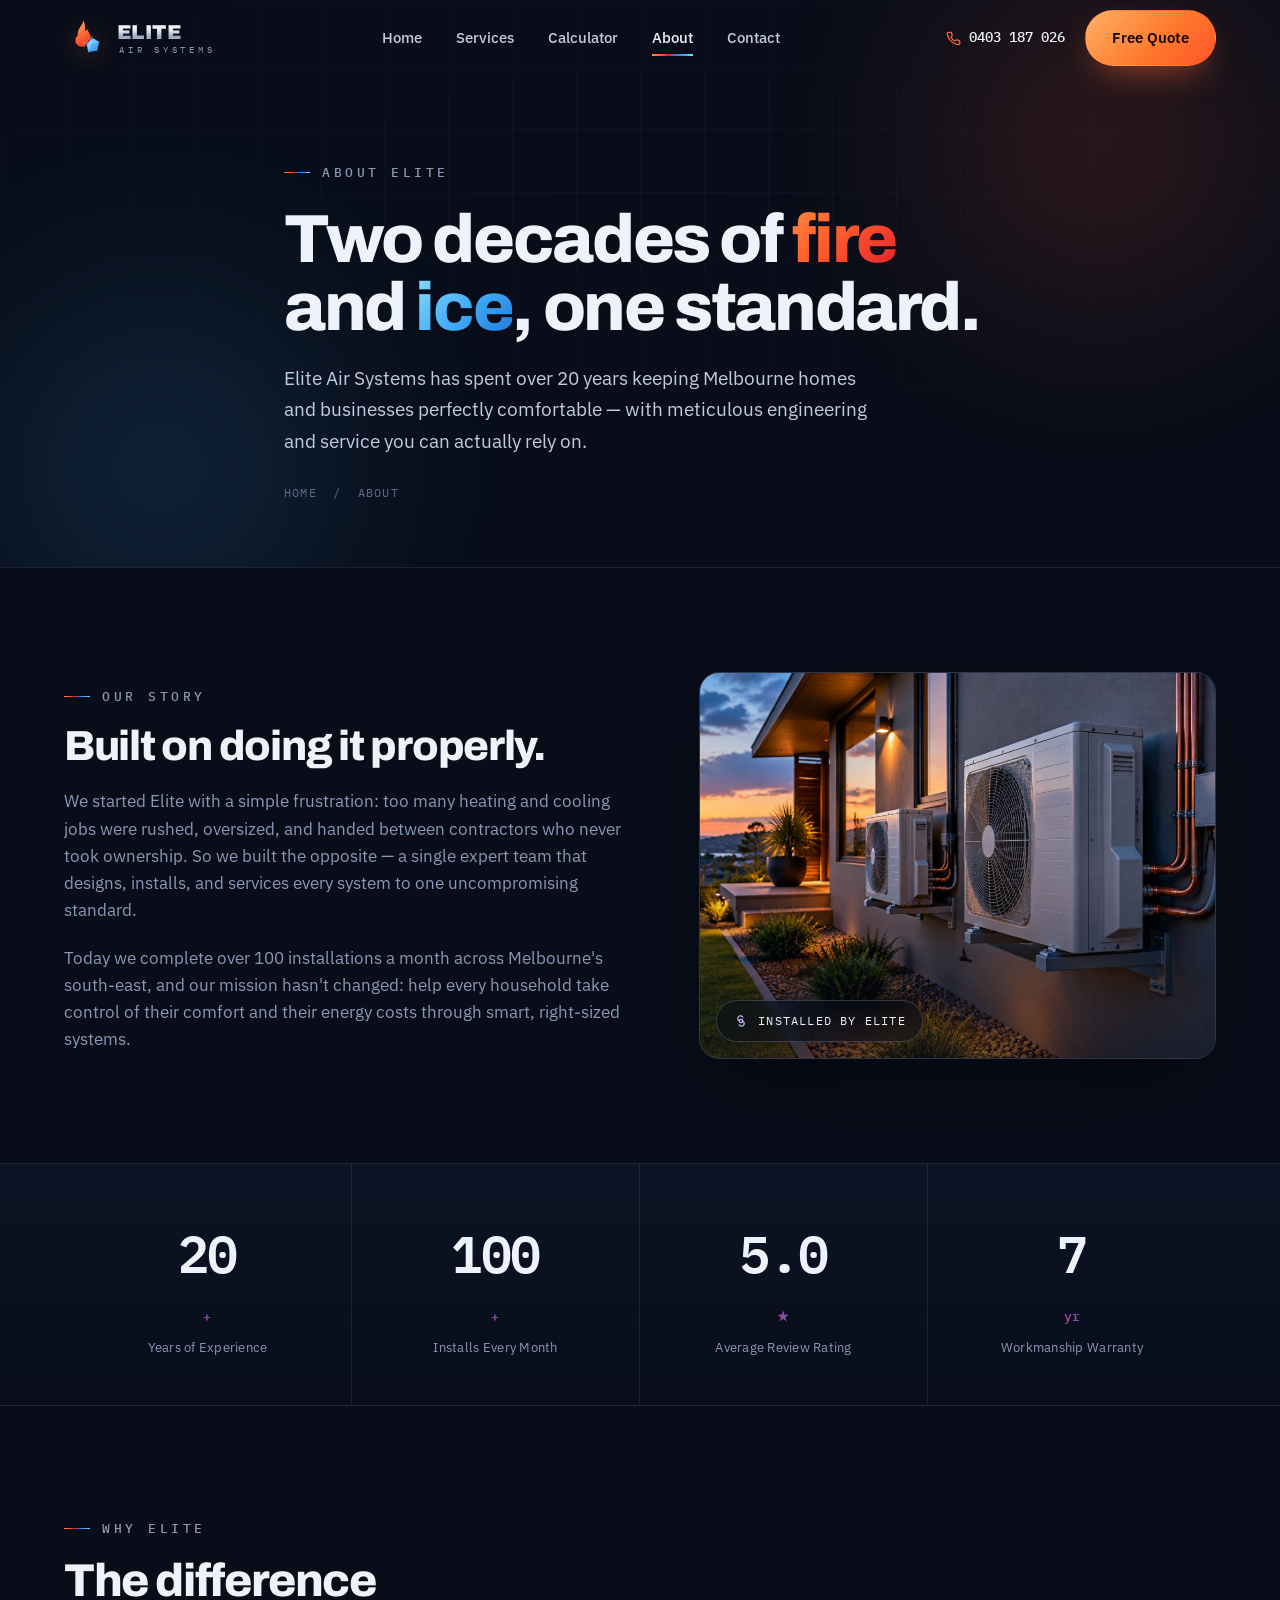
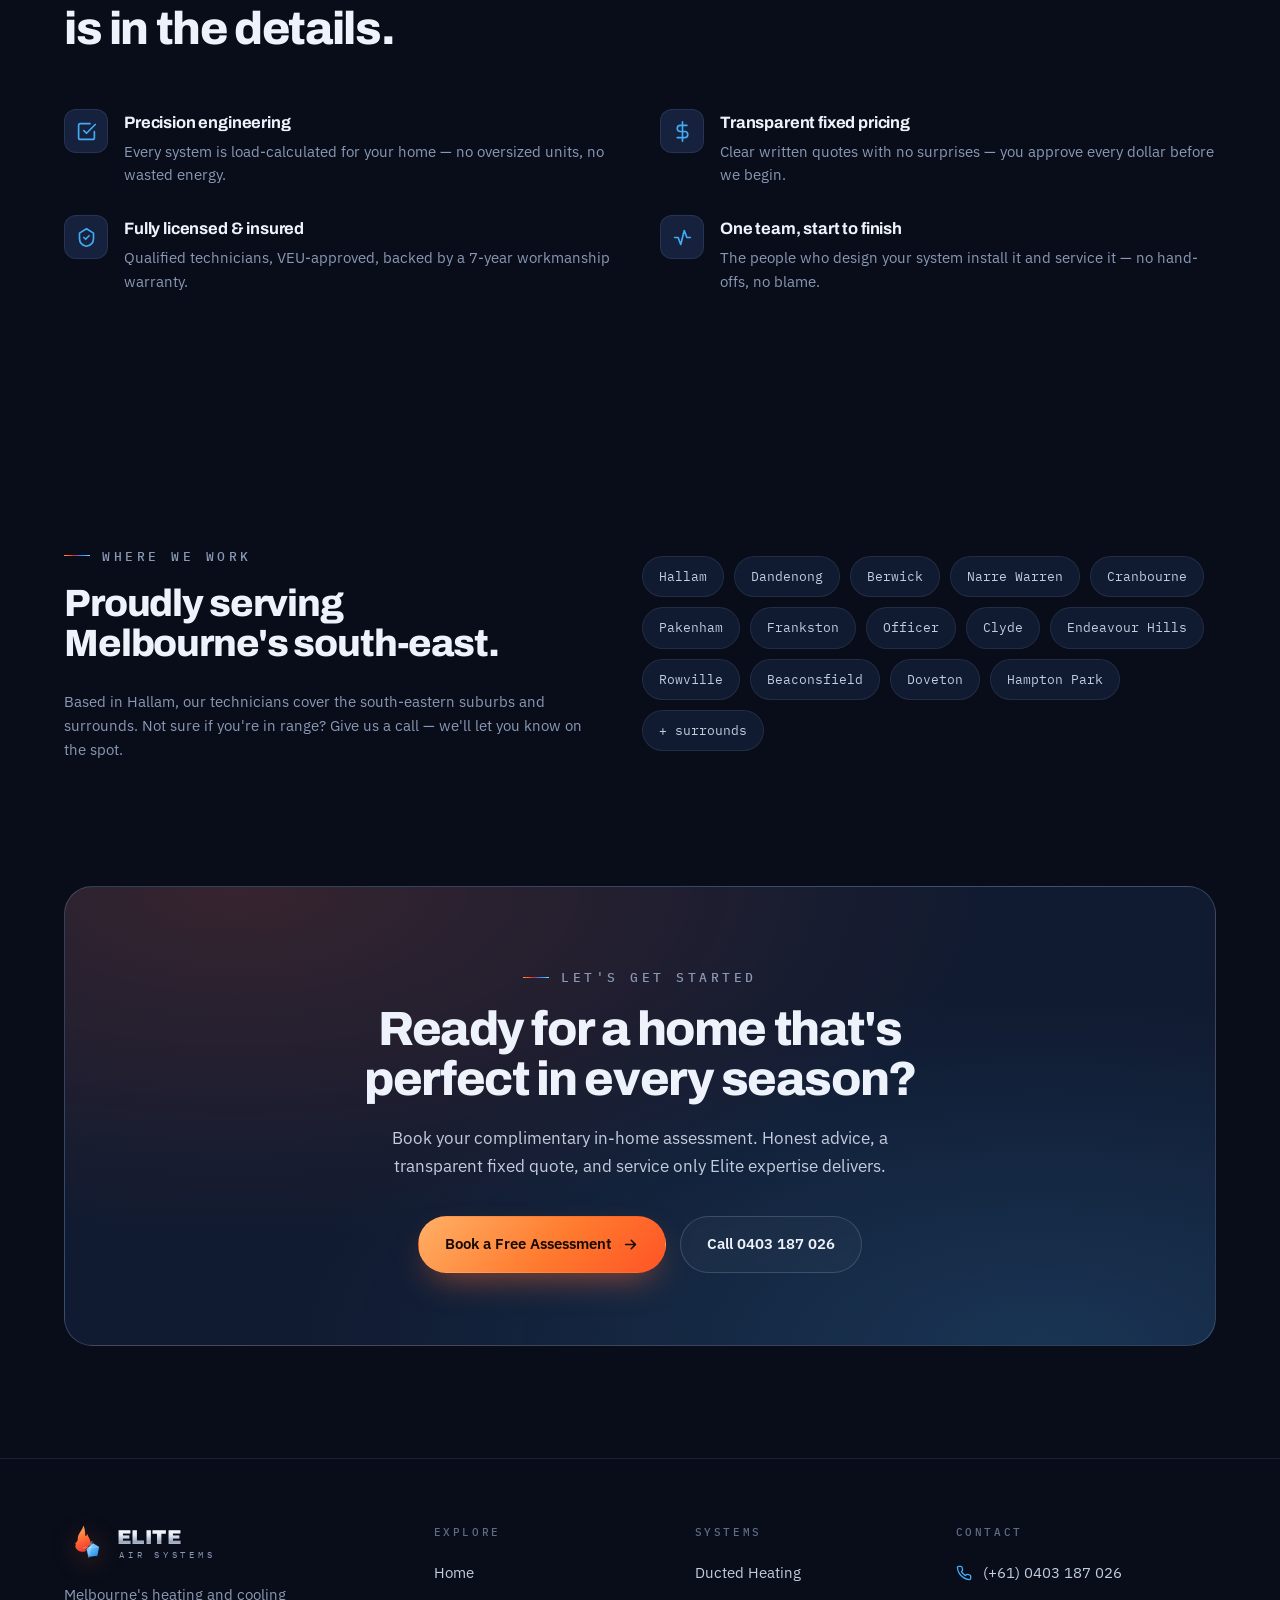
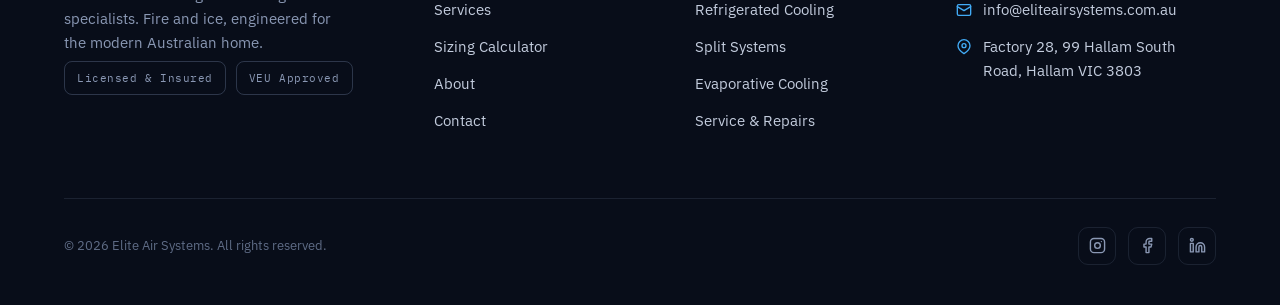
==== commit b8308f24: "Add photorealistic HVAC imagery to hero, service cards, and pages" ====
--- a/about.html
+++ b/about.html
@@ -14,7 +14,7 @@
 
 <header id="header">
   <div class="wrap nav">
-    <a href="./" class="logo" aria-label="Elite Air Systems home">
+    <a href="index.html" class="logo" aria-label="Elite Air Systems home">
       <svg class="logo-mark" viewBox="0 0 64 64" fill="none" xmlns="http://www.w3.org/2000/svg" aria-hidden="true">
         <defs>
           <linearGradient id="hf" x1="20" y1="4" x2="44" y2="52" gradientUnits="userSpaceOnUse"><stop stop-color="#ffb066"/><stop offset=".45" stop-color="#ff6a34"/><stop offset="1" stop-color="#e01f2c"/></linearGradient>
@@ -27,7 +27,7 @@
       <span class="logo-word"><b>ELITE</b><span>Air Systems</span></span>
     </a>
     <nav class="nav-links" aria-label="Primary">
-      <a href="./">Home</a>
+      <a href="index.html">Home</a>
       <a href="services.html">Services</a>
       <a href="calculator.html">Calculator</a>
       <a href="about.html" class="active">About</a>
@@ -43,7 +43,7 @@
 
 <div class="mobile-menu" id="mobileMenu">
   <button class="mm-close" id="closeMenu" aria-label="Close menu"><svg viewBox="0 0 24 24" fill="none" stroke="currentColor" stroke-width="2" stroke-linecap="round"><path d="M18 6 6 18M6 6l12 12"/></svg></button>
-  <a href="./">Home</a>
+  <a href="index.html">Home</a>
   <a href="services.html">Services</a>
   <a href="calculator.html">Calculator</a>
   <a href="about.html">About</a>
@@ -57,7 +57,7 @@
     <span class="eyebrow">About Elite</span>
     <h1>Two decades of <span class="fire-text">fire</span> and <span class="ice-text">ice</span>, one standard.</h1>
     <p>Elite Air Systems has spent over 20 years keeping Melbourne homes and businesses perfectly comfortable — with meticulous engineering and service you can actually rely on.</p>
-    <div class="crumbs"><a href="./">Home</a> &nbsp;/&nbsp; About</div>
+    <div class="crumbs"><a href="index.html">Home</a> &nbsp;/&nbsp; About</div>
   </div>
 </section><section class="section">
   <div class="wrap feature">
@@ -67,17 +67,9 @@
       <p>We started Elite with a simple frustration: too many heating and cooling jobs were rushed, oversized, and handed between contractors who never took ownership. So we built the opposite — a single expert team that designs, installs, and services every system to one uncompromising standard.</p>
       <p>Today we complete over 100 installations a month across Melbourne's south-east, and our mission hasn't changed: help every household take control of their comfort and their energy costs through smart, right-sized systems.</p>
     </div>
-    <div class="dial-panel reveal">
-      <div class="dial-wrap">
-        <svg viewBox="0 0 230 230" width="230" height="230" aria-hidden="true">
-          <defs><linearGradient id="ring" x1="0" y1="0" x2="230" y2="230" gradientUnits="userSpaceOnUse"><stop stop-color="#ff6a34"/><stop offset=".5" stop-color="#8a5fd0"/><stop offset="1" stop-color="#42abf6"/></linearGradient></defs>
-          <circle cx="115" cy="115" r="98" fill="none" stroke="rgba(140,160,200,.14)" stroke-width="14"/>
-          <circle cx="115" cy="115" r="98" fill="none" stroke="url(#ring)" stroke-width="14" stroke-linecap="round" stroke-dasharray="462" stroke-dashoffset="120" transform="rotate(130 115 115)"/>
-          <g stroke="rgba(140,160,200,.3)" stroke-width="2" stroke-linecap="round"><line x1="115" y1="26" x2="115" y2="36"/><line x1="204" y1="115" x2="194" y2="115"/><line x1="115" y1="204" x2="115" y2="194"/><line x1="26" y1="115" x2="36" y2="115"/></g>
-        </svg>
-        <div class="dial-read"><div class="temp">22<sup>&deg;</sup></div><div class="label">Perfect Comfort</div></div>
-      </div>
-      <div class="dial-modes"><span class="mode-chip active-fire">Heat</span><span class="mode-chip">Auto</span><span class="mode-chip active-ice">Cool</span></div>
+    <div class="media-panel reveal">
+      <img src="images/outdoor-units.jpg" alt="Neatly installed outdoor air-conditioning condenser units on a modern home" loading="lazy" />
+      <span class="media-tag dual"><svg viewBox="0 0 24 24" fill="none" stroke="currentColor" stroke-width="1.8" stroke-linecap="round" stroke-linejoin="round"><path d="M14.7 6.3a4 4 0 1 0-5.4 5.4M9.3 17.7a4 4 0 1 0 5.4-5.4"/><circle cx="12" cy="12" r="2.5"/></svg> Installed by Elite</span>
     </div>
   </div>
 </section><section class="stats"><div class="wrap"><div class="stats-grid">
@@ -122,7 +114,7 @@
   <div class="wrap">
     <div class="foot-grid">
       <div class="foot-brand">
-        <a href="./" class="logo" aria-label="Elite Air Systems home">
+        <a href="index.html" class="logo" aria-label="Elite Air Systems home">
           <svg class="logo-mark" viewBox="0 0 64 64" fill="none" xmlns="http://www.w3.org/2000/svg" aria-hidden="true">
         <defs>
           <linearGradient id="ff" x1="20" y1="4" x2="44" y2="52" gradientUnits="userSpaceOnUse"><stop stop-color="#ffb066"/><stop offset=".45" stop-color="#ff6a34"/><stop offset="1" stop-color="#e01f2c"/></linearGradient>
@@ -137,7 +129,7 @@
         <p>Melbourne's heating and cooling specialists. Fire and ice, engineered for the modern Australian home.</p>
         <div class="foot-badges"><span class="badge">Licensed &amp; Insured</span><span class="badge">VEU Approved</span></div>
       </div>
-      <div class="foot-col"><h5>Explore</h5><a href="./">Home</a><a href="services.html">Services</a><a href="calculator.html">Sizing Calculator</a><a href="about.html">About</a><a href="contact.html">Contact</a></div>
+      <div class="foot-col"><h5>Explore</h5><a href="index.html">Home</a><a href="services.html">Services</a><a href="calculator.html">Sizing Calculator</a><a href="about.html">About</a><a href="contact.html">Contact</a></div>
       <div class="foot-col"><h5>Systems</h5><a href="services.html#heating">Ducted Heating</a><a href="services.html#cooling">Refrigerated Cooling</a><a href="services.html#cooling">Split Systems</a><a href="services.html#cooling">Evaporative Cooling</a><a href="services.html#service">Service &amp; Repairs</a></div>
       <div class="foot-col foot-contact"><h5>Contact</h5>
         <a href="tel:+61403187026"><svg viewBox="0 0 24 24" fill="none" stroke="currentColor" stroke-width="2" stroke-linecap="round" stroke-linejoin="round"><path d="M22 16.92v3a2 2 0 0 1-2.18 2 19.79 19.79 0 0 1-8.63-3.07 19.5 19.5 0 0 1-6-6 19.79 19.79 0 0 1-3.07-8.67A2 2 0 0 1 4.11 2h3a2 2 0 0 1 2 1.72c.13.96.36 1.9.7 2.81a2 2 0 0 1-.45 2.11L8.09 9.91a16 16 0 0 0 6 6l1.27-1.27a2 2 0 0 1 2.11-.45c.9.34 1.85.57 2.81.7A2 2 0 0 1 22 16.92Z"/></svg> (+61) 0403 187 026</a>
--- a/css/style.css
+++ b/css/style.css
@@ -294,6 +294,33 @@
 .calc-cta .btn{width:100%;}
 .calc-disclaimer{font-size:12px;color:var(--muted-2);margin-top:16px;line-height:1.55;}
 
+/* ---------- Imagery ---------- */
+.hero-grid{display:grid;grid-template-columns:1.02fr .98fr;gap:56px;align-items:center;position:relative;z-index:2;}
+.hero-grid .hero-inner{max-width:none;}
+.hero-figure{position:relative;border-radius:22px;overflow:hidden;border:1px solid var(--line-2);box-shadow:var(--shadow);aspect-ratio:16/11;}
+.hero-figure img{width:100%;height:100%;object-fit:cover;}
+.hero-figure::after{content:"";position:absolute;inset:0;background:linear-gradient(160deg,rgba(255,90,44,.10),transparent 45%,rgba(66,171,246,.12));pointer-events:none;}
+.hero-figure .fig-badge{position:absolute;left:16px;bottom:16px;display:flex;gap:8px;z-index:2;}
+
+.svc-media{margin:-38px -32px 26px;height:180px;overflow:hidden;position:relative;}
+.svc-media img{width:100%;height:100%;object-fit:cover;transition:transform .55s ease;}
+.svc:hover .svc-media img{transform:scale(1.06);}
+.svc-media::after{content:"";position:absolute;inset:0;background:linear-gradient(180deg,transparent 40%,rgba(16,26,48,.75));}
+
+.media-panel{position:relative;border-radius:20px;overflow:hidden;border:1px solid var(--line-2);box-shadow:var(--shadow);aspect-ratio:4/3;}
+.media-panel img{width:100%;height:100%;object-fit:cover;}
+.media-panel::after{content:"";position:absolute;inset:0;background:linear-gradient(180deg,transparent 52%,rgba(8,13,25,.6));pointer-events:none;}
+.media-tag{position:absolute;left:16px;bottom:16px;z-index:2;display:inline-flex;align-items:center;gap:9px;padding:10px 16px;border-radius:100px;background:rgba(8,13,25,.55);backdrop-filter:blur(8px);border:1px solid var(--line-2);font-family:var(--font-mono);font-size:12px;letter-spacing:.1em;text-transform:uppercase;color:var(--ink);}
+.media-tag svg{width:16px;height:16px;}
+.media-tag.fire svg{color:var(--fire);}
+.media-tag.ice svg{color:var(--ice);}
+.media-tag.dual svg{color:#c9b8ff;}
+
+@media (max-width:940px){
+  .hero-grid{grid-template-columns:1fr;gap:36px;}
+  .hero-figure{aspect-ratio:16/9;}
+}
+
 /* ---------- Footer ---------- */
 footer{border-top:1px solid var(--line);padding-block:64px 40px;margin-top:8px;}
 .foot-grid{display:grid;grid-template-columns:1.5fr 1fr 1fr 1.2fr;gap:44px;}
